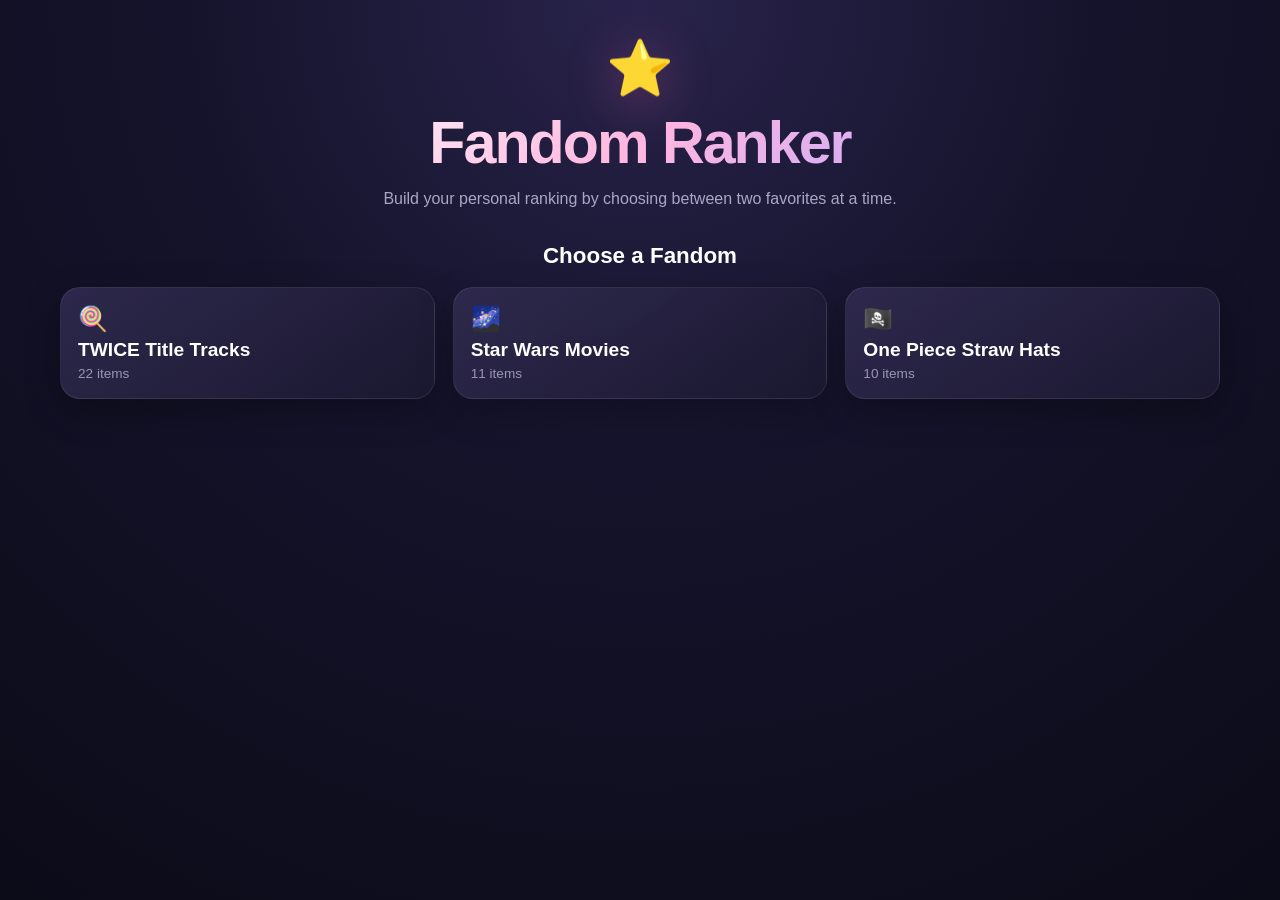
==== index.html @ 9bd75d85 "Merge branch 'main' into master" ====
<!DOCTYPE html>
<html lang="en">

<head>
    <!-- =====================================================
         BASIC PAGE SETTINGS
    ====================================================== -->

    <meta charset="UTF-8">

    <meta
    name="viewport"
    content="width=device-width, initial-scale=1.0, maximum-scale=1.0, user-scalable=no"
>

    <meta
        name="description"
        content="Fandom Ranker - Rank your favorite songs, characters, movies, and more through head-to-head comparisons."
    >

    <title>Fandom Ranker</title>


    <!-- =====================================================
         PWA
    ====================================================== -->

    <!-- PWA manifest -->
    <link
        rel="manifest"
        href="manifest.json"
    >


    <!-- Browser / app theme -->
    <meta
        name="theme-color"
        content="#15132b"
    >


    <!-- Android -->
    <meta
        name="mobile-web-app-capable"
        content="yes"
    >


    <!-- iPhone / iPad -->
    <meta
        name="apple-mobile-web-app-capable"
        content="yes"
    >

    <meta
        name="apple-mobile-web-app-status-bar-style"
        content="black-translucent"
    >

    <meta
        name="apple-mobile-web-app-title"
        content="Fandom Ranker"
    >


    <!-- iOS home-screen icon -->
    <link
        rel="apple-touch-icon"
        href="icon-192.png"
    >


    <!-- =====================================================
         STYLESHEET
    ====================================================== -->

    <link
        rel="stylesheet"
        href="style.css"
    >

</head>


<body>


    <!-- =====================================================
         HOME SCREEN
    ====================================================== -->

    <main
        id="home-screen"
        class="screen"
    >

        <section class="home-header">

            <div class="home-icon">
                ⭐
            </div>

            <h1>
                Fandom Ranker
            </h1>

            <p>
                Build your personal ranking by choosing
                between two favorites at a time.
            </p>

        </section>


        <!-- =================================================
             RANKER SELECTION
        ================================================== -->

        <section class="ranker-section">

            <h2>
                Choose a Fandom
            </h2>

            <div
                id="ranker-grid"
                class="ranker-grid"
            >
                <!-- Rankers are generated by app.js -->
            </div>

        </section>

    </main>



    <!-- =====================================================
         GAME SCREEN
    ====================================================== -->

    <main
        id="game-screen"
        class="screen hidden"
    >


        <!-- =================================================
             GAME HEADER
        ================================================== -->

        <header class="game-header">

            <button
                class="back-button"
                onclick="returnHome()"
                type="button"
            >
                ← Back
            </button>


            <div class="game-heading">

                <div
                    id="game-icon"
                    class="game-icon"
                >
                    ⭐
                </div>

                <div>

                    <h1 id="game-title">
                        Fandom Ranker
                    </h1>

                    <p id="game-subtitle">
                        Choose your favorite
                    </p>

                </div>

            </div>

        </header>



        <!-- =================================================
             GAME STATS
        ================================================== -->

        <section class="game-stats">

            <div class="stat-card">

                <span class="stat-label">
                    Comparisons
                </span>

                <strong id="comparison-count">
                    0
                </strong>

            </div>


            <div class="stat-card">

                <span class="stat-label">
                    Maximum
                </span>

                <strong id="maximum-comparisons">
                    0
                </strong>

            </div>


            <div class="stat-card">

                <span class="stat-label">
                    Status
                </span>

                <strong id="ranking-status">
                    In progress
                </strong>

            </div>

        </section>



        <!-- =================================================
             PROGRESS BAR
        ================================================== -->

        <section class="progress-section">

            <div class="progress-bar">

                <div
                    id="progress-fill"
                    class="progress-fill"
                ></div>

            </div>

        </section>



        <!-- =================================================
             INSTRUCTIONS
        ================================================== -->

        <section class="instructions">

            <p>
                Which one do you prefer?
            </p>

        </section>



        <!-- =================================================
             MATCHUP
        ================================================== -->

        <section class="matchup">

            <!-- LEFT -->

            <button
                class="choice-card"
                type="button"
                onclick="chooseWinner('left')"
                aria-label="Choose left item"
            >

                <div class="choice-image-wrapper">

                    <img
                        id="left-image"
                        class="choice-image"
                        src=""
                        alt=""
                    >

                </div>

                <div
                    id="left-name"
                    class="choice-name"
                >
                    Song
                </div>

                <div class="choice-label">
                    Choose
                </div>

            </button>



            <!-- VS -->

            <div
                class="vs"
                aria-hidden="true"
            >
                VS
            </div>



            <!-- RIGHT -->

            <button
                class="choice-card"
                type="button"
                onclick="chooseWinner('right')"
                aria-label="Choose right item"
            >

                <div class="choice-image-wrapper">

                    <img
                        id="right-image"
                        class="choice-image"
                        src=""
                        alt=""
                    >

                </div>

                <div
                    id="right-name"
                    class="choice-name"
                >
                    Song
                </div>

                <div class="choice-label">
                    Choose
                </div>

            </button>

        </section>



        <!-- =================================================
             CURRENT RANKING
        ====================================================== -->

        <section class="current-ranking-section">

            <button
                id="current-ranking-button"
                class="ranking-toggle-button"
                type="button"
                onclick="toggleCurrentRanking()"
            >
                View Current Ranking
            </button>


            <div
                id="current-ranking-container"
                class="current-ranking-container hidden"
            >

                <div class="current-ranking-header">

                    <h2>
                        Current Ranking
                    </h2>

                    <p>
                        This ranking updates as you make
                        your choices.
                    </p>

                </div>


                <div
                    id="current-ranking"
                    class="current-ranking"
                >
                    <!-- Generated by app.js -->
                </div>

            </div>

        </section>


    </main>



    <!-- =====================================================
         RESULTS SCREEN
    ====================================================== -->

    <main
        id="results-screen"
        class="screen hidden"
    >


        <!-- =================================================
             RESULTS HEADER
        ================================================== -->

        <section class="results-header">

            <div
                id="results-icon"
                class="results-icon"
            >
                ⭐
            </div>


            <h1 id="results-title">
                Your Ranking
            </h1>


            <p id="results-subtitle">
                You made 0 choices.
            </p>

        </section>



        <!-- =================================================
             FINAL STATS
        ================================================== -->

        <section class="final-stats">

            <div class="final-stat">

                <span>
                    Comparisons
                </span>

                <strong id="final-comparisons">
                    0
                </strong>

            </div>

        </section>



        <!-- =================================================
             FINAL RANKING
        ================================================== -->

        <section class="results-section">

            <h2>
                Your Final Ranking
            </h2>


            <div
                id="results-list"
                class="results-list"
            >
                <!-- Generated by app.js -->
            </div>

        </section>



        <!-- =================================================
             RESULTS ACTIONS
        ================================================== -->

        <section class="results-actions">

            <button
                class="primary-button"
                type="button"
                onclick="restartGame()"
            >
                Rank Again
            </button>


            <button
                class="secondary-button"
                type="button"
                onclick="returnHome()"
            >
                Choose Another Fandom
            </button>

        </section>


    </main>



    <!-- =====================================================
         JAVASCRIPT
    ====================================================== -->

    <!--
        rankers.js MUST come first because app.js
        uses the global RANKERS array.
    -->

    <script src="rankers.js"></script>

    <script src="app.js"></script>



    <!-- =====================================================
         SERVICE WORKER
    ====================================================== -->

    <script>

        if ("serviceWorker" in navigator) {

            window.addEventListener(
                "load",
                () => {

                    navigator.serviceWorker
                        .register(
                            "./service-worker.js"
                        )
                        .then(
                            registration => {

                                console.log(
                                    "Fandom Ranker service worker registered:",
                                    registration.scope
                                );

                            }
                        )
                        .catch(
                            error => {

                                console.error(
                                    "Service worker registration failed:",
                                    error
                                );

                            }
                        );

                }
            );

        }

    </script>


</body>

</html>
---- style.css ----
/*
============================================================
FANDOM RANKER
STYLE SHEET
============================================================

Responsive version

Designed for:

- Desktop / laptop viewport fitting
- Tablets
- Phones
- Very small phones
- Fandom selection
- Head-to-head ranking
- Current ranking
- Results

Original visual design maintained.
============================================================
*/


/* =========================================================
   RESET
========================================================= */

* {
    box-sizing: border-box;
    margin: 0;
    padding: 0;
}


html {
    scroll-behavior: smooth;
}


body {
    min-height: 100vh;

    font-family:
        -apple-system,
        BlinkMacSystemFont,
        "Segoe UI",
        Roboto,
        Helvetica,
        Arial,
        sans-serif;

    color: #ffffff;

    background:
        radial-gradient(
            circle at top,
            #29234b 0%,
            #15132b 42%,
            #0c0b18 100%
        );

    background-attachment: fixed;

    overflow-x: hidden;
}


/* =========================================================
   GENERAL
========================================================= */

button {
    font-family: inherit;
}


button:focus-visible {
    outline: 3px solid #ff7ac8;
    outline-offset: 3px;
}


img {
    display: block;
    max-width: 100%;
}


.hidden {
    display: none !important;
}


.screen {
    width: 100%;
    min-height: 100vh;

    padding:
        22px
        20px
        35px;
}


/* =========================================================
   HOME
========================================================= */

#home-screen {
    max-width: 1200px;
    margin: 0 auto;
}


.home-header {
    text-align: center;

    max-width: 760px;

    margin:
        15px
        auto
        32px;
}


.home-icon {
    font-size: 3.4rem;

    margin-bottom: 8px;

    filter:
        drop-shadow(
            0 8px 25px
            rgba(255, 105, 180, 0.35)
        );
}


.home-header h1 {
    font-size: clamp(
        2.2rem,
        5vw,
        3.7rem
    );

    font-weight: 900;

    letter-spacing: -2px;

    background:
        linear-gradient(
            135deg,
            #ffffff,
            #ffb7df,
            #bda7ff
        );

    -webkit-background-clip: text;
    background-clip: text;

    -webkit-text-fill-color: transparent;
}


.home-header p {
    margin-top: 10px;

    color: #aaa7c4;

    font-size: 1rem;

    line-height: 1.5;
}


/* =========================================================
   RANKER SECTION
========================================================= */

.ranker-section {
    width: 100%;
}


.ranker-section h2 {
    text-align: center;

    margin-bottom: 18px;

    font-size: 1.4rem;

    font-weight: 800;

    color: #ffffff;
}


/* =========================================================
   RANKER GRID
========================================================= */

.ranker-grid {
    display: grid;

    grid-template-columns:
        repeat(
            auto-fit,
            minmax(
                230px,
                1fr
            )
        );

    gap: 18px;

    width: 100%;
}


/* =========================================================
   RANKER CARD
========================================================= */

.ranker-card {
    position: relative;

    overflow: hidden;

    cursor: pointer;

    border-radius: 20px;

    background:
        linear-gradient(
            145deg,
            rgba(47, 42, 78, 0.95),
            rgba(27, 24, 48, 0.98)
        );

    border:
        1px solid
        rgba(
            255,
            255,
            255,
            0.08
        );

    box-shadow:
        0 12px 35px
        rgba(
            0,
            0,
            0,
            0.3
        );

    transition:
        transform 0.2s ease,
        box-shadow 0.2s ease,
        border-color 0.2s ease;
}


.ranker-card:hover {
    transform:
        translateY(-6px);

    border-color:
        rgba(
            255,
            130,
            202,
            0.45
        );

    box-shadow:
        0 18px 45px
        rgba(
            0,
            0,
            0,
            0.45
        );
}


.ranker-card:active {
    transform:
        translateY(-2px)
        scale(0.99);
}


/* =========================================================
   RANKER CARD IMAGE
========================================================= */

.ranker-card-image {
    width: 100%;

    aspect-ratio: 16 / 9;

    object-fit: cover;

    background: #211e39;
}


/* =========================================================
   RANKER CARD INFO
========================================================= */

.ranker-card-info {
    position: relative;

    padding: 17px;
}


.ranker-card-icon {
    font-size: 1.5rem;

    margin-bottom: 6px;
}


.ranker-card-info h3 {
    font-size: 1.2rem;

    font-weight: 800;

    color: #ffffff;
}


.ranker-card-info p {
    margin-top: 5px;

    font-size: 0.85rem;

    color: #9996b4;
}


/* =========================================================
   GAME SCREEN
========================================================= */

#game-screen {
    max-width: 1200px;

    margin: 0 auto;
}


/* =========================================================
   GAME HEADER
========================================================= */

.game-header {
    position: relative;

    display: flex;

    align-items: center;

    gap: 15px;

    margin-bottom: 18px;
}


.back-button {
    border: none;

    border-radius: 12px;

    padding:
        9px
        13px;

    color: #d9d5ee;

    background:
        rgba(
            255,
            255,
            255,
            0.07
        );

    cursor: pointer;

    font-size: 0.9rem;

    transition:
        background 0.2s ease,
        transform 0.2s ease;
}


.back-button:hover {
    background:
        rgba(
            255,
            255,
            255,
            0.13
        );

    transform:
        translateX(-2px);
}


.game-heading {
    display: flex;

    align-items: center;

    gap: 12px;
}


.game-icon {
    display: flex;

    align-items: center;
    justify-content: center;

    width: 46px;
    height: 46px;

    border-radius: 13px;

    background:
        linear-gradient(
            135deg,
            #ff5eaa,
            #9b7cff
        );

    font-size: 1.45rem;

    box-shadow:
        0 8px 25px
        rgba(
            255,
            95,
            175,
            0.25
        );
}


.game-heading h1 {
    font-size: 1.65rem;

    font-weight: 850;
}


.game-heading p {
    margin-top: 2px;

    color: #9996b4;

    font-size: 0.9rem;
}


/* =========================================================
   GAME STATS
========================================================= */

.game-stats {
    display: grid;

    grid-template-columns:
        repeat(
            3,
            1fr
        );

    gap: 12px;

    margin-bottom: 12px;
}


.stat-card {
    padding: 12px;

    text-align: center;

    border-radius: 13px;

    background:
        rgba(
            255,
            255,
            255,
            0.055
        );

    border:
        1px solid
        rgba(
            255,
            255,
            255,
            0.07
        );
}


.stat-label {
    display: block;

    margin-bottom: 3px;

    color: #9290aa;

    font-size: 0.72rem;

    text-transform: uppercase;

    letter-spacing: 0.8px;
}


.stat-card strong {
    font-size: 1.15rem;

    color: #ffffff;
}


/* =========================================================
   PROGRESS
========================================================= */

.progress-section {
    margin-bottom: 16px;
}


.progress-bar {
    width: 100%;

    height: 7px;

    overflow: hidden;

    border-radius: 99px;

    background:
        rgba(
            255,
            255,
            255,
            0.08
        );
}


.progress-fill {
    width: 0%;

    height: 100%;

    border-radius: inherit;

    background:
        linear-gradient(
            90deg,
            #ff5eaa,
            #9f7cff
        );

    transition:
        width 0.25s ease;
}


/* =========================================================
   INSTRUCTIONS
========================================================= */

.instructions {
    text-align: center;

    margin-bottom: 14px;
}


.instructions p {
    color: #aaa7c2;

    font-size: 0.92rem;
}


/* =========================================================
   MATCHUP
========================================================= */

.matchup {
    display: grid;

    grid-template-columns:
        minmax(
            0,
            1fr
        )
        auto
        minmax(
            0,
            1fr
        );

    align-items: center;

    gap: 15px;

    max-width: 900px;

    margin:
        0
        auto
        18px;
}


/* =========================================================
   CHOICE CARD
========================================================= */

.choice-card {
    width: 100%;

    padding: 0;

    overflow: hidden;

    border:
        2px solid
        rgba(
            255,
            255,
            255,
            0.08
        );

    border-radius: 20px;

    background:
        linear-gradient(
            145deg,
            rgba(
                46,
                42,
                77,
                0.98
            ),
            rgba(
                25,
                23,
                45,
                0.98
            )
        );

    color: #ffffff;

    cursor: pointer;

    box-shadow:
        0 15px 40px
        rgba(
            0,
            0,
            0,
            0.3
        );

    transition:
        transform 0.2s ease,
        border-color 0.2s ease,
        box-shadow 0.2s ease;
}


.choice-card:hover {
    transform:
        translateY(-5px);

    border-color:
        rgba(
            255,
            116,
            190,
            0.65
        );

    box-shadow:
        0 20px 45px
        rgba(
            0,
            0,
            0,
            0.45
        );
}


.choice-card:active {
    transform:
        translateY(-1px)
        scale(0.99);
}


/* =========================================================
   CHOICE IMAGE
========================================================= */

.choice-image-wrapper {
    width: 100%;

    /*
        Desktop cards are slightly shorter than before.

        This is the main change that lets the entire
        game fit on normal laptop screens.
    */

    aspect-ratio: 1 / 0.88;

    overflow: hidden;

    background: #211e39;
}


.choice-image {
    width: 100%;
    height: 100%;

    object-fit: cover;

    transition:
        transform 0.3s ease;
}


.choice-card:hover
.choice-image {
    transform:
        scale(1.035);
}


/* =========================================================
   CHOICE NAME
========================================================= */

.choice-name {
    padding:
        12px
        15px
        3px;

    font-size: 1.15rem;

    font-weight: 850;

    line-height: 1.2;
}


.choice-label {
    padding:
        0
        15px
        12px;

    color: #9d99b7;

    font-size: 0.78rem;

    text-transform: uppercase;

    letter-spacing: 1px;
}


/* =========================================================
   VS
========================================================= */

.vs {
    display: flex;

    align-items: center;
    justify-content: center;

    width: 50px;
    height: 50px;

    flex-shrink: 0;

    border-radius: 50%;

    background:
        linear-gradient(
            135deg,
            #ff5ca9,
            #9b7cff
        );

    font-size: 0.85rem;

    font-weight: 900;

    letter-spacing: 1px;

    box-shadow:
        0 8px 25px
        rgba(
            255,
            93,
            175,
            0.25
        );
}


/* =========================================================
   CURRENT RANKING SECTION
========================================================= */

.current-ranking-section {
    max-width: 900px;

    margin:
        0
        auto;
}


/* =========================================================
   RANKING TOGGLE BUTTON
========================================================= */

.ranking-toggle-button {
    display: block;

    width: 100%;

    padding:
        11px
        20px;

    border:
        1px solid
        rgba(
            255,
            255,
            255,
            0.1
        );

    border-radius: 13px;

    color: #ffffff;

    background:
        rgba(
            255,
            255,
            255,
            0.06
        );

    cursor: pointer;

    font-size: 0.9rem;

    font-weight: 700;

    transition:
        background 0.2s ease,
        border-color 0.2s ease,
        transform 0.2s ease;
}


.ranking-toggle-button:hover {
    background:
        rgba(
            255,
            255,
            255,
            0.1
        );

    border-color:
        rgba(
            255,
            126,
            197,
            0.4
        );

    transform:
        translateY(-1px);
}


/* =========================================================
   CURRENT RANKING CONTAINER
========================================================= */

.current-ranking-container {
    margin-top: 12px;

    padding: 17px;

    border-radius: 16px;

    background:
        rgba(
            22,
            20,
            40,
            0.9
        );

    border:
        1px solid
        rgba(
            255,
            255,
            255,
            0.08
        );
}


.current-ranking-header {
    text-align: center;

    margin-bottom: 12px;
}


.current-ranking-header h2 {
    font-size: 1.25rem;

    font-weight: 850;
}


.current-ranking-header p {
    margin-top: 3px;

    color: #9290aa;

    font-size: 0.8rem;
}


/* =========================================================
   CURRENT RANKING LIST
========================================================= */

.current-ranking {
    display: flex;

    flex-direction: column;

    gap: 5px;
}


.current-ranking-item {
    display: grid;

    grid-template-columns:
        38px
        45px
        1fr
        60px;

    align-items: center;

    gap: 10px;

    min-height: 52px;

    padding:
        5px
        10px;

    border-radius: 10px;

    background:
        rgba(
            255,
            255,
            255,
            0.045
        );

    transition:
        background 0.15s ease;
}


.current-ranking-item:hover {
    background:
        rgba(
            255,
            255,
            255,
            0.075
        );
}


.current-ranking-number {
    text-align: center;

    color: #aaa7c2;

    font-size: 0.9rem;

    font-weight: 800;
}


.current-ranking-image {
    width: 42px;
    height: 42px;

    border-radius: 8px;

    object-fit: cover;

    background: #211e39;
}


.current-ranking-name {
    overflow: hidden;

    color: #ffffff;

    font-size: 0.9rem;

    font-weight: 650;

    text-overflow: ellipsis;

    white-space: nowrap;
}


.current-ranking-rating {
    text-align: right;

    color: #aaa7c2;

    font-size: 0.8rem;

    font-variant-numeric: tabular-nums;
}


/* =========================================================
   RESULTS SCREEN
========================================================= */

#results-screen {
    max-width: 950px;

    margin: 0 auto;
}


/* =========================================================
   RESULTS HEADER
========================================================= */

.results-header {
    text-align: center;

    margin:
        20px
        auto
        25px;
}


.results-icon {
    font-size: 3.4rem;

    margin-bottom: 8px;

    filter:
        drop-shadow(
            0 8px 25px
            rgba(
                255,
                105,
                180,
                0.35
            )
        );
}


.results-header h1 {
    font-size: clamp(
        2rem,
        5vw,
        3.2rem
    );

    font-weight: 900;
}


.results-header p {
    margin-top: 7px;

    color: #aaa7c4;

    font-size: 0.95rem;
}


/* =========================================================
   FINAL STATS
========================================================= */

.final-stats {
    display: flex;

    justify-content: center;

    margin-bottom: 22px;
}


.final-stat {
    min-width: 170px;

    padding:
        13px
        22px;

    text-align: center;

    border-radius: 14px;

    background:
        rgba(
            255,
            255,
            255,
            0.055
        );

    border:
        1px solid
        rgba(
            255,
            255,
            255,
            0.08
        );
}


.final-stat span {
    display: block;

    margin-bottom: 4px;

    color: #9692ae;

    font-size: 0.75rem;

    text-transform: uppercase;

    letter-spacing: 0.7px;
}


.final-stat strong {
    font-size: 1.3rem;
}


/* =========================================================
   RESULTS SECTION
========================================================= */

.results-section {
    margin-bottom: 25px;
}


.results-section h2 {
    margin-bottom: 13px;

    text-align: center;

    font-size: 1.4rem;

    font-weight: 850;
}


/* =========================================================
   RESULTS LIST
========================================================= */

.results-list {
    display: flex;

    flex-direction: column;

    gap: 6px;
}


.result-item {
    display: grid;

    grid-template-columns:
        50px
        58px
        1fr
        65px;

    align-items: center;

    gap: 12px;

    min-height: 62px;

    padding:
        6px
        12px;

    border-radius: 12px;

    background:
        linear-gradient(
            135deg,
            rgba(
                47,
                43,
                76,
                0.9
            ),
            rgba(
                29,
                26,
                51,
                0.95
            )
        );

    border:
        1px solid
        rgba(
            255,
            255,
            255,
            0.06
        );
}


.result-rank {
    text-align: center;

    color: #c0bdd1;

    font-size: 0.95rem;

    font-weight: 850;
}


.result-image {
    width: 52px;
    height: 52px;

    border-radius: 9px;

    object-fit: cover;

    background: #211e39;
}


.result-name {
    color: #ffffff;

    font-size: 0.95rem;

    font-weight: 700;
}


.result-rating {
    text-align: right;

    color: #aaa7c2;

    font-size: 0.85rem;

    font-variant-numeric: tabular-nums;
}


/* =========================================================
   RESULTS ACTIONS
========================================================= */

.results-actions {
    display: flex;

    justify-content: center;

    gap: 10px;

    flex-wrap: wrap;
}


.primary-button,
.secondary-button {
    min-width: 180px;

    padding:
        12px
        20px;

    border-radius: 12px;

    cursor: pointer;

    font-size: 0.92rem;

    font-weight: 800;

    transition:
        transform 0.2s ease,
        box-shadow 0.2s ease,
        background 0.2s ease;
}


.primary-button {
    border: none;

    color: #ffffff;

    background:
        linear-gradient(
            135deg,
            #ff5ca9,
            #9b7cff
        );

    box-shadow:
        0 8px 25px
        rgba(
            255,
            91,
            171,
            0.25
        );
}


.primary-button:hover {
    transform:
        translateY(-2px);

    box-shadow:
        0 12px 30px
        rgba(
            255,
            91,
            171,
            0.35
        );
}


.secondary-button {
    border:
        1px solid
        rgba(
            255,
            255,
            255,
            0.1
        );

    color: #ffffff;

    background:
        rgba(
            255,
            255,
            255,
            0.06
        );
}


.secondary-button:hover {
    transform:
        translateY(-2px);

    background:
        rgba(
            255,
            255,
            255,
            0.1
        );
}


/* =========================================================
   SHORT LAPTOP / SMALL DESKTOP
========================================================= */

/*
    This is the important section for your laptop.

    A lot of laptops have roughly 768px of vertical
    resolution. The game needs to compress vertically
    without changing the overall design.
*/

@media (
    min-width: 801px
) and (
    max-height: 850px
) {

    .screen {
        padding-top: 14px;
        padding-bottom: 20px;
    }


    .game-header {
        margin-bottom: 12px;
    }


    .game-icon {
        width: 42px;
        height: 42px;
    }


    .game-heading h1 {
        font-size: 1.45rem;
    }


    .game-heading p {
        font-size: 0.82rem;
    }


    .game-stats {
        margin-bottom: 9px;
    }


    .stat-card {
        padding: 9px;
    }


    .progress-section {
        margin-bottom: 11px;
    }


    .instructions {
        margin-bottom: 10px;
    }


    .matchup {
        gap: 12px;

        margin-bottom: 12px;
    }


    .choice-image-wrapper {
        aspect-ratio: 1 / 0.78;
    }


    .choice-name {
        padding-top: 9px;

        font-size: 1rem;
    }


    .choice-label {
        padding-bottom: 9px;

        font-size: 0.7rem;
    }


    .vs {
        width: 44px;
        height: 44px;

        font-size: 0.75rem;
    }


    .ranking-toggle-button {
        padding: 9px;
    }

}


/* =========================================================
   VERY SHORT LAPTOP
========================================================= */

@media (
    min-width: 801px
) and (
    max-height: 720px
) {

    .screen {
        padding-top: 8px;
        padding-bottom: 12px;
    }


    .game-header {
        margin-bottom: 8px;
    }


    .game-stats {
        margin-bottom: 7px;
    }


    .stat-card {
        padding: 7px;
    }


    .progress-section {
        margin-bottom: 8px;
    }


    .instructions {
        margin-bottom: 7px;
    }


    .matchup {
        margin-bottom: 8px;
    }


    .choice-image-wrapper {
        aspect-ratio: 1 / 0.68;
    }


    .choice-name {
        padding:
            7px
            12px
            2px;

        font-size: 0.9rem;
    }


    .choice-label {
        padding:
            0
            12px
            7px;

        font-size: 0.65rem;
    }


    .current-ranking-item {
        min-height: 46px;
    }


    .current-ranking-image {
        width: 36px;
        height: 36px;
    }

}


/* =========================================================
   TABLET
========================================================= */

@media (
    max-width: 800px
) {

    .screen {
        padding:
            20px
            15px
            35px;
    }


    .home-header {
        margin-top: 15px;
    }


    .matchup {
        gap: 10px;
    }


    .choice-name {
        font-size: 1.05rem;
    }


    .vs {
        width: 46px;
        height: 46px;

        font-size: 0.75rem;
    }

}


/* =========================================================
   MOBILE
========================================================= */

@media (
    max-width: 600px
) {

    .screen {
        padding:
            14px
            10px
            30px;
    }


    /* HOME */

    .home-header {
        margin:
            10px
            auto
            25px;
    }


    .home-icon {
        font-size: 2.8rem;
    }


    .home-header h1 {
        font-size: 2.2rem;

        letter-spacing: -1.2px;
    }


    .home-header p {
        font-size: 0.88rem;
    }


    .ranker-grid {
        grid-template-columns:
            repeat(
                2,
                minmax(
                    0,
                    1fr
                )
            );

        gap: 10px;
    }


    .ranker-card {
        border-radius: 14px;
    }


    .ranker-card-info {
        padding: 11px;
    }


    .ranker-card-icon {
        font-size: 1.2rem;
    }


    .ranker-card-info h3 {
        font-size: 0.92rem;
    }


    .ranker-card-info p {
        font-size: 0.7rem;
    }


    /* GAME HEADER */

    .game-header {
        align-items: flex-start;

        gap: 8px;

        margin-bottom: 15px;
    }


    .back-button {
        padding:
            7px
            10px;

        font-size: 0.78rem;
    }


    .game-heading {
        gap: 8px;
    }


    .game-icon {
        width: 40px;
        height: 40px;

        border-radius: 11px;

        font-size: 1.15rem;
    }


    .game-heading h1 {
        font-size: 1.18rem;
    }


    .game-heading p {
        font-size: 0.72rem;
    }


    /* STATS */

    .game-stats {
        gap: 6px;
    }


    .stat-card {
        padding:
            9px
            5px;
    }


    .stat-label {
        font-size: 0.58rem;
    }


    .stat-card strong {
        font-size: 0.95rem;
    }


    /* PROGRESS */

    .progress-section {
        margin-bottom: 12px;
    }


    /* MATCHUP */

    .matchup {
        grid-template-columns:
            minmax(
                0,
                1fr
            )
            minmax(
                0,
                1fr
            );

        gap: 8px;

        position: relative;

        margin-bottom: 14px;
    }


    .vs {
        position: absolute;

        left: 50%;
        top: 50%;

        transform:
            translate(
                -50%,
                -50%
            );

        width: 38px;
        height: 38px;

        z-index: 2;

        font-size: 0.62rem;

        border:
            3px solid
            #15132b;
    }


    .choice-card {
        border-radius: 14px;
    }


    .choice-image-wrapper {
        aspect-ratio: 1 / 0.9;
    }


    .choice-name {
        padding:
            10px
            7px
            2px;

        font-size: 0.8rem;
    }


    .choice-label {
        padding:
            0
            7px
            9px;

        font-size: 0.58rem;
    }


    /* CURRENT RANKING */

    .current-ranking-container {
        padding: 11px;

        border-radius: 13px;
    }


    .current-ranking-header h2 {
        font-size: 1.1rem;
    }


    .current-ranking-header p {
        font-size: 0.72rem;
    }


    .current-ranking-item {
        grid-template-columns:
            27px
            39px
            1fr
            42px;

        gap: 6px;

        min-height: 50px;

        padding:
            4px
            6px;
    }


    .current-ranking-image {
        width: 36px;
        height: 36px;

        border-radius: 7px;
    }


    .current-ranking-name {
        font-size: 0.75rem;
    }


    .current-ranking-rating {
        font-size: 0.68rem;
    }


    /* RESULTS */

    .results-header {
        margin-top: 10px;
    }


    .results-icon {
        font-size: 2.8rem;
    }


    .results-header h1 {
        font-size: 1.9rem;
    }


    .result-item {
        grid-template-columns:
            33px
            45px
            1fr
            45px;

        gap: 7px;

        min-height: 57px;

        padding:
            5px
            7px;
    }


    .result-image {
        width: 40px;
        height: 40px;

        border-radius: 7px;
    }


    .result-name {
        font-size: 0.78rem;
    }


    .result-rating {
        font-size: 0.68rem;
    }


    .results-actions {
        flex-direction: column;
    }


    .primary-button,
    .secondary-button {
        width: 100%;
    }

}


/* =========================================================
   VERY SMALL PHONES
========================================================= */

@media (
    max-width: 380px
) {

    .ranker-grid {
        grid-template-columns:
            1fr;
    }


    .game-stats {
        grid-template-columns:
            repeat(
                3,
                1fr
            );
    }


    .stat-label {
        font-size: 0.52rem;
    }


    .stat-card strong {
        font-size: 0.85rem;
    }


    .choice-name {
        font-size: 0.72rem;
    }


    .choice-label {
        font-size: 0.54rem;
    }

}


/* =========================================================
   REDUCED MOTION
========================================================= */

@media (
    prefers-reduced-motion: reduce
) {

    *,
    *::before,
    *::after {

        scroll-behavior: auto !important;

        transition-duration:
            0.01ms !important;

        animation-duration:
            0.01ms !important;

        animation-iteration-count:
            1 !important;

    }
    /* =========================================================
   MOBILE TOUCH / ZOOM PREVENTION
========================================================= */

button,
.choice-card,
.ranking-toggle-button,
.back-button,
.primary-button,
.secondary-button,
.ranker-card {
    touch-action: manipulation;
    -webkit-tap-highlight-color: transparent;
}

button,
.choice-card,
.ranking-toggle-button,
.back-button,
.primary-button,
.secondary-button,
.ranker-card {
    touch-action: manipulation;
    -webkit-tap-highlight-color: transparent;
}
}
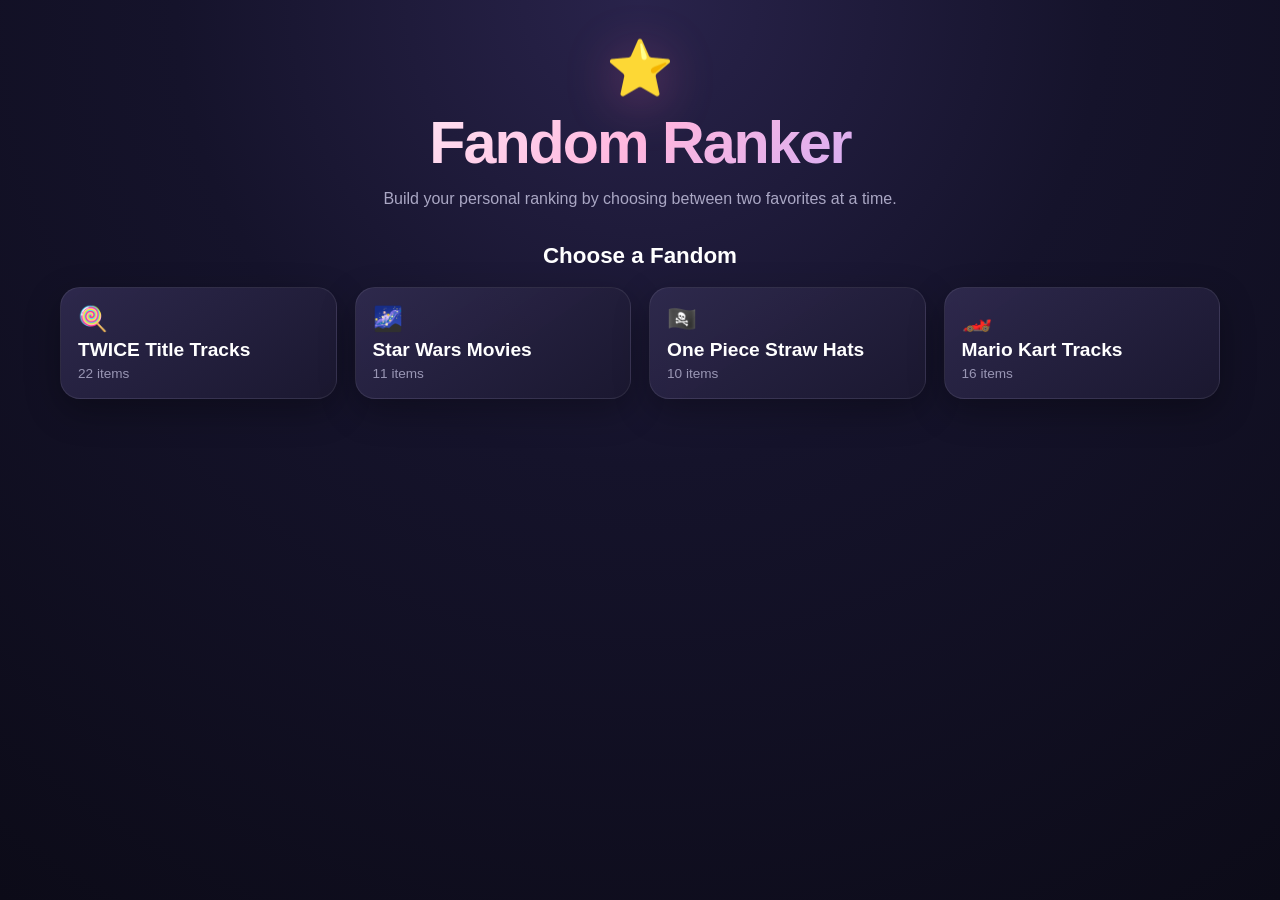
==== commit 5eb8a876: "fix" ====
--- a/index.html
+++ b/index.html
@@ -2,6 +2,7 @@
 <html lang="en">
 
 <head>
+    <meta name="google-site-verification" content="WN8J3xaVPmGSlzUMgXVI2V9psVdlgCHGQHKTgtj4dfQ" />
     <!-- =====================================================
          BASIC PAGE SETTINGS
     ====================================================== -->
@@ -14,9 +15,23 @@
 >
 
     <meta
-        name="description"
-        content="Fandom Ranker - Rank your favorite songs, characters, movies, and more through head-to-head comparisons."
-    >
+    name="description"
+    content="Fandom Ranker lets you rank your favorite songs, characters, movies, and more through fun head-to-head comparisons. Build your personal rankings by choosing between two favorites at a time."
+>
+<meta
+    name="keywords"
+    content="Fandom Ranker, ranking game, fandom ranking, song ranking, character ranking, head to head ranking, favorite songs, favorite characters"
+>
+
+<meta
+    name="author"
+    content="Fandom Ranker"
+>
+
+<meta
+    name="robots"
+    content="index, follow"
+>
 
     <title>Fandom Ranker</title>
 
@@ -75,8 +90,8 @@
     ====================================================== -->
 
     <link
-        rel="stylesheet"
-        href="style.css"
+    rel="stylesheet"
+    href="style.css?v=4"
     >
 
 </head>
@@ -528,9 +543,8 @@
         uses the global RANKERS array.
     -->
 
-    <script src="rankers.js"></script>
-
-    <script src="app.js"></script>
+    <script src="rankers.js?v=2"></script>
+    <script src="app.js?v=2"></script>
 
 
 
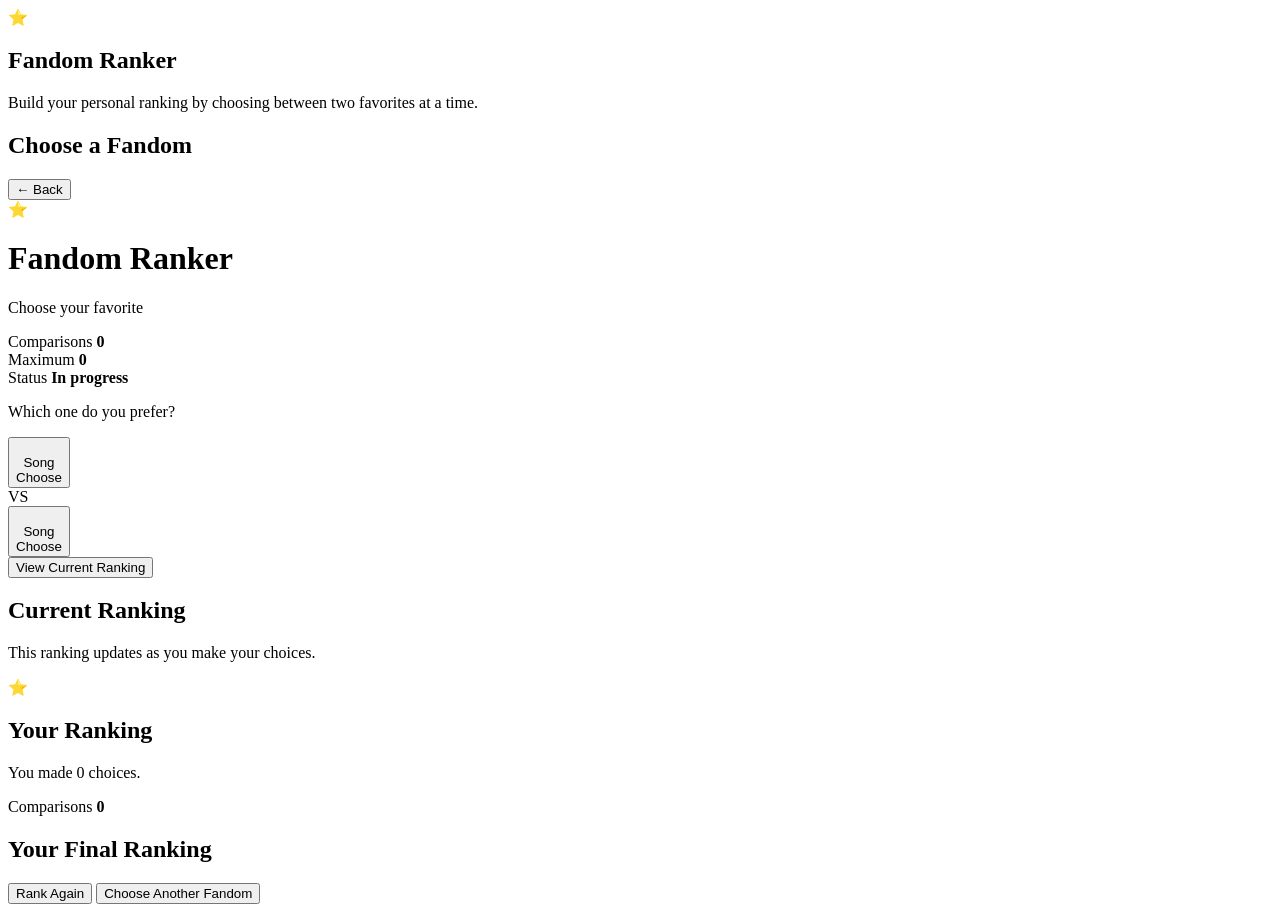
==== commit 3bd2e394: "Ability for different urls" ====
--- a/index.html
+++ b/index.html
@@ -2,96 +2,40 @@
 <html lang="en">
 
 <head>
-    <meta name="google-site-verification" content="WN8J3xaVPmGSlzUMgXVI2V9psVdlgCHGQHKTgtj4dfQ" />
-    <!-- =====================================================
-         BASIC PAGE SETTINGS
-    ====================================================== -->
 
     <meta charset="UTF-8">
 
     <meta
-    name="viewport"
-    content="width=device-width, initial-scale=1.0, maximum-scale=1.0, user-scalable=no"
->
+        name="viewport"
+        content="width=device-width, initial-scale=1.0, maximum-scale=1.0, user-scalable=no"
+    >
 
     <meta
-    name="description"
-    content="Fandom Ranker lets you rank your favorite songs, characters, movies, and more through fun head-to-head comparisons. Build your personal rankings by choosing between two favorites at a time."
->
-<meta
-    name="keywords"
-    content="Fandom Ranker, ranking game, fandom ranking, song ranking, character ranking, head to head ranking, favorite songs, favorite characters"
->
-
-<meta
-    name="author"
-    content="Fandom Ranker"
->
-
-<meta
-    name="robots"
-    content="index, follow"
->
+        name="description"
+        content="Fandom Ranker - Rank your favorite songs, characters, movies, games, and more through fun head-to-head comparisons."
+    >
+
+    <meta
+        name="theme-color"
+        content="#111827"
+    >
 
     <title>Fandom Ranker</title>
 
-
-    <!-- =====================================================
-         PWA
-    ====================================================== -->
-
-    <!-- PWA manifest -->
+    <link
+        rel="stylesheet"
+        href="/Fandom-Ranker/style.css?v=5"
+    >
+
+    <!-- PWA -->
     <link
         rel="manifest"
-        href="manifest.json"
-    >
-
-
-    <!-- Browser / app theme -->
-    <meta
-        name="theme-color"
-        content="#15132b"
-    >
-
-
-    <!-- Android -->
-    <meta
-        name="mobile-web-app-capable"
-        content="yes"
-    >
-
-
-    <!-- iPhone / iPad -->
-    <meta
-        name="apple-mobile-web-app-capable"
-        content="yes"
-    >
-
-    <meta
-        name="apple-mobile-web-app-status-bar-style"
-        content="black-translucent"
-    >
-
-    <meta
-        name="apple-mobile-web-app-title"
-        content="Fandom Ranker"
-    >
-
-
-    <!-- iOS home-screen icon -->
+        href="/Fandom-Ranker/manifest.json"
+    >
+
     <link
-        rel="apple-touch-icon"
-        href="icon-192.png"
-    >
-
-
-    <!-- =====================================================
-         STYLESHEET
-    ====================================================== -->
-
-    <link
-    rel="stylesheet"
-    href="style.css?v=4"
+        rel="icon"
+        href="/Fandom-Ranker/icons/icon-192.png"
     >
 
 </head>
@@ -127,10 +71,6 @@
         </section>
 
 
-        <!-- =================================================
-             RANKER SELECTION
-        ================================================== -->
-
         <section class="ranker-section">
 
             <h2>
@@ -140,9 +80,7 @@
             <div
                 id="ranker-grid"
                 class="ranker-grid"
-            >
-                <!-- Rankers are generated by app.js -->
-            </div>
+            ></div>
 
         </section>
 
@@ -158,11 +96,6 @@
         id="game-screen"
         class="screen hidden"
     >
-
-
-        <!-- =================================================
-             GAME HEADER
-        ================================================== -->
 
         <header class="game-header">
 
@@ -202,9 +135,7 @@
 
 
 
-        <!-- =================================================
-             GAME STATS
-        ================================================== -->
+        <!-- GAME STATS -->
 
         <section class="game-stats">
 
@@ -250,9 +181,7 @@
 
 
 
-        <!-- =================================================
-             PROGRESS BAR
-        ================================================== -->
+        <!-- PROGRESS -->
 
         <section class="progress-section">
 
@@ -269,9 +198,7 @@
 
 
 
-        <!-- =================================================
-             INSTRUCTIONS
-        ================================================== -->
+        <!-- INSTRUCTIONS -->
 
         <section class="instructions">
 
@@ -283,13 +210,9 @@
 
 
 
-        <!-- =================================================
-             MATCHUP
-        ================================================== -->
+        <!-- MATCHUP -->
 
         <section class="matchup">
-
-            <!-- LEFT -->
 
             <button
                 class="choice-card"
@@ -324,8 +247,6 @@
 
 
 
-            <!-- VS -->
-
             <div
                 class="vs"
                 aria-hidden="true"
@@ -334,8 +255,6 @@
             </div>
 
 
-
-            <!-- RIGHT -->
 
             <button
                 class="choice-card"
@@ -372,9 +291,7 @@
 
 
 
-        <!-- =================================================
-             CURRENT RANKING
-        ====================================================== -->
+        <!-- CURRENT RANKING -->
 
         <section class="current-ranking-section">
 
@@ -410,14 +327,11 @@
                 <div
                     id="current-ranking"
                     class="current-ranking"
-                >
-                    <!-- Generated by app.js -->
-                </div>
-
-            </div>
-
-        </section>
-
+                ></div>
+
+            </div>
+
+        </section>
 
     </main>
 
@@ -432,11 +346,6 @@
         class="screen hidden"
     >
 
-
-        <!-- =================================================
-             RESULTS HEADER
-        ================================================== -->
-
         <section class="results-header">
 
             <div
@@ -460,10 +369,6 @@
 
 
 
-        <!-- =================================================
-             FINAL STATS
-        ================================================== -->
-
         <section class="final-stats">
 
             <div class="final-stat">
@@ -482,10 +387,6 @@
 
 
 
-        <!-- =================================================
-             FINAL RANKING
-        ================================================== -->
-
         <section class="results-section">
 
             <h2>
@@ -496,17 +397,11 @@
             <div
                 id="results-list"
                 class="results-list"
-            >
-                <!-- Generated by app.js -->
-            </div>
-
-        </section>
-
-
-
-        <!-- =================================================
-             RESULTS ACTIONS
-        ================================================== -->
+            ></div>
+
+        </section>
+
+
 
         <section class="results-actions">
 
@@ -528,7 +423,6 @@
             </button>
 
         </section>
-
 
     </main>
 
@@ -538,61 +432,11 @@
          JAVASCRIPT
     ====================================================== -->
 
-    <!--
-        rankers.js MUST come first because app.js
-        uses the global RANKERS array.
-    -->
-
-    <script src="rankers.js?v=2"></script>
-    <script src="app.js?v=2"></script>
-
-
-
-    <!-- =====================================================
-         SERVICE WORKER
-    ====================================================== -->
-
-    <script>
-
-        if ("serviceWorker" in navigator) {
-
-            window.addEventListener(
-                "load",
-                () => {
-
-                    navigator.serviceWorker
-                        .register(
-                            "./service-worker.js"
-                        )
-                        .then(
-                            registration => {
-
-                                console.log(
-                                    "Fandom Ranker service worker registered:",
-                                    registration.scope
-                                );
-
-                            }
-                        )
-                        .catch(
-                            error => {
-
-                                console.error(
-                                    "Service worker registration failed:",
-                                    error
-                                );
-
-                            }
-                        );
-
-                }
-            );
-
-        }
-
-    </script>
+    <script src="/Fandom-Ranker/rankers.js?v=5"></script>
+
+    <script src="/Fandom-Ranker/app.js?v=5"></script>
 
 
 </body>
 
-</html>
+</html>
